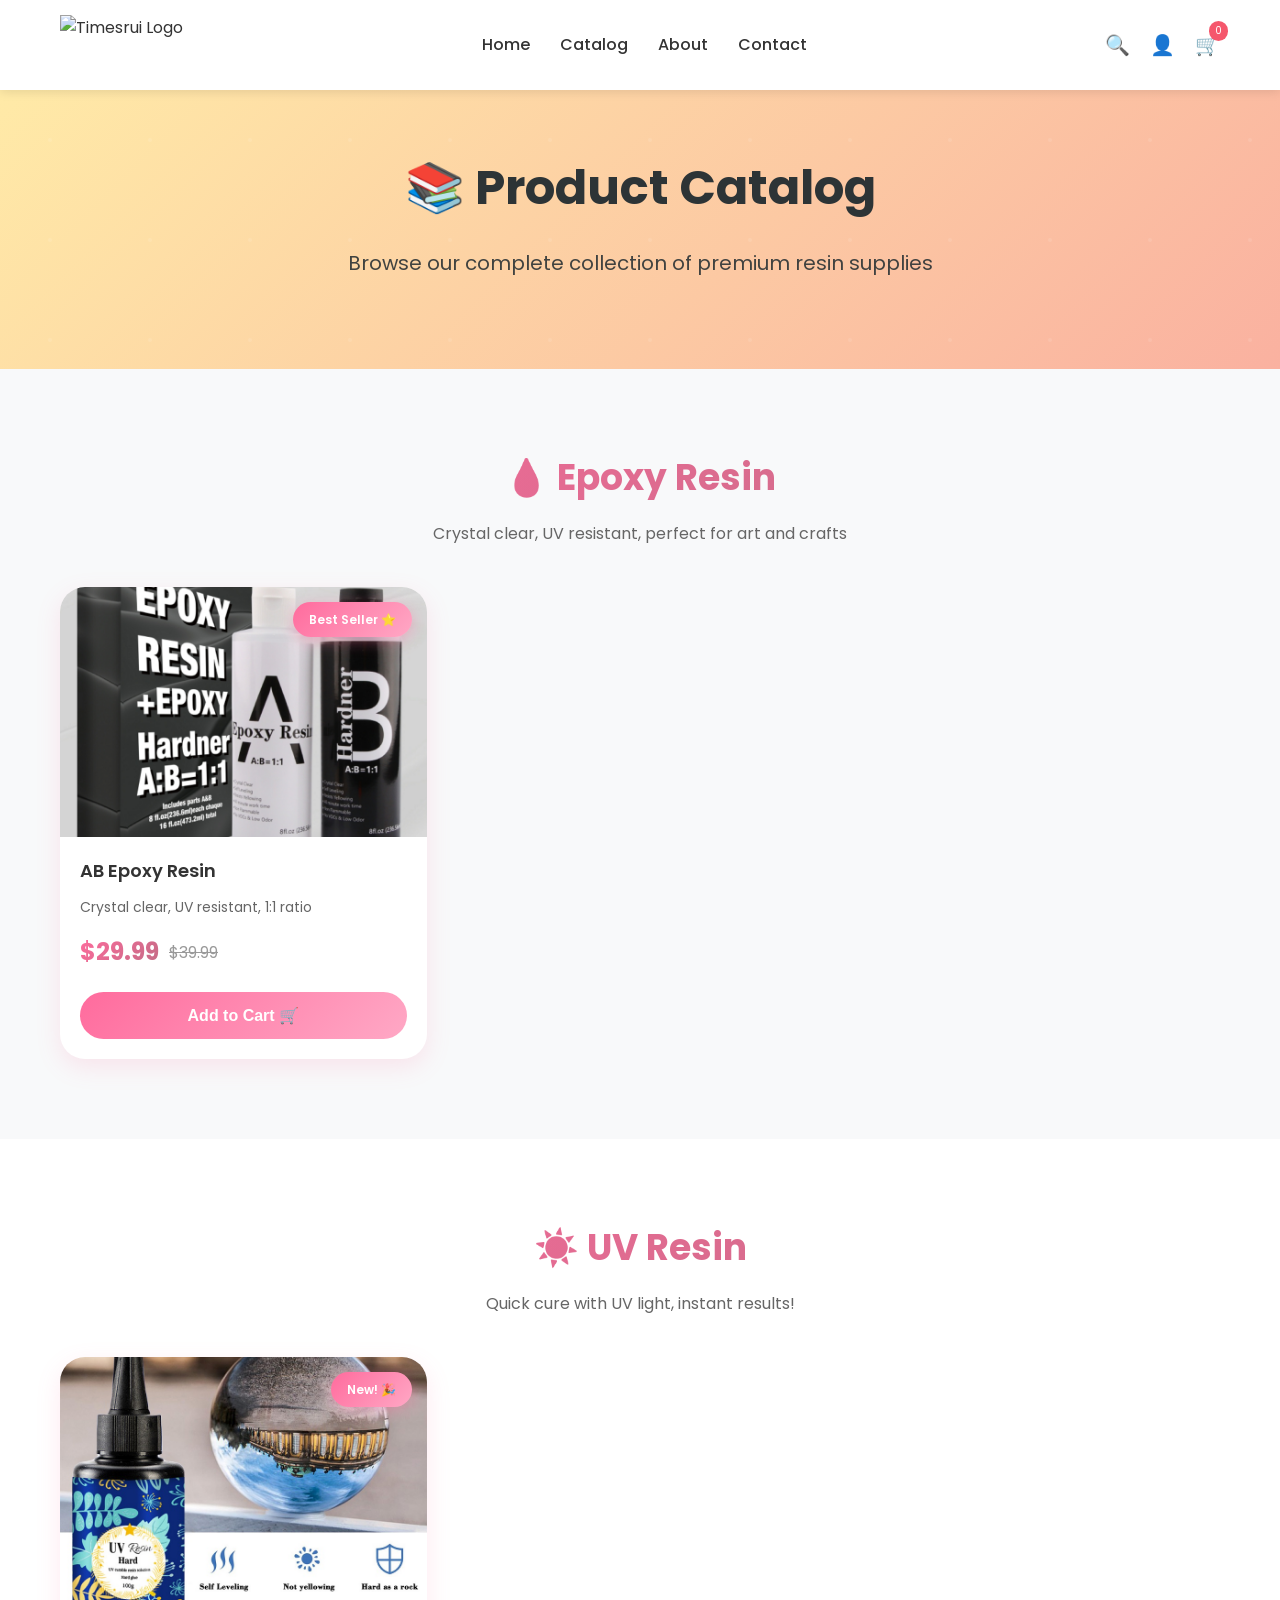
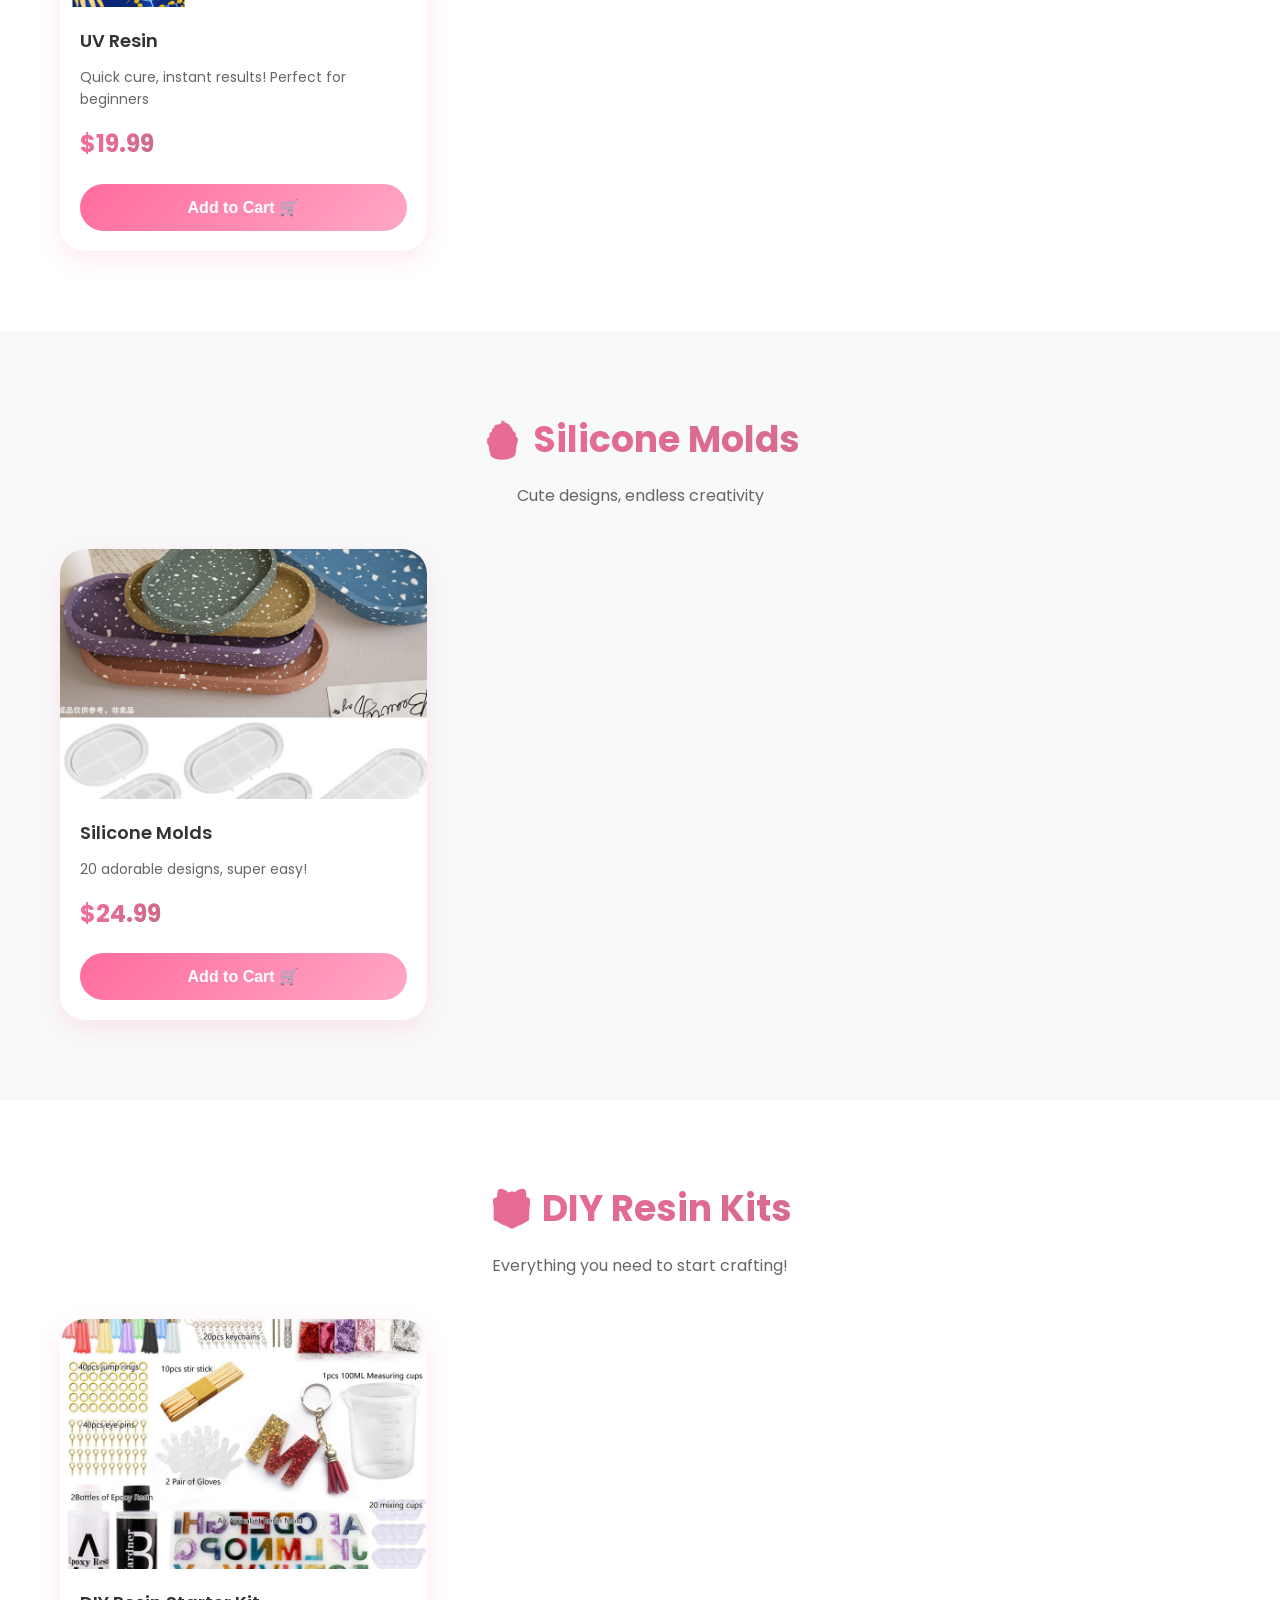
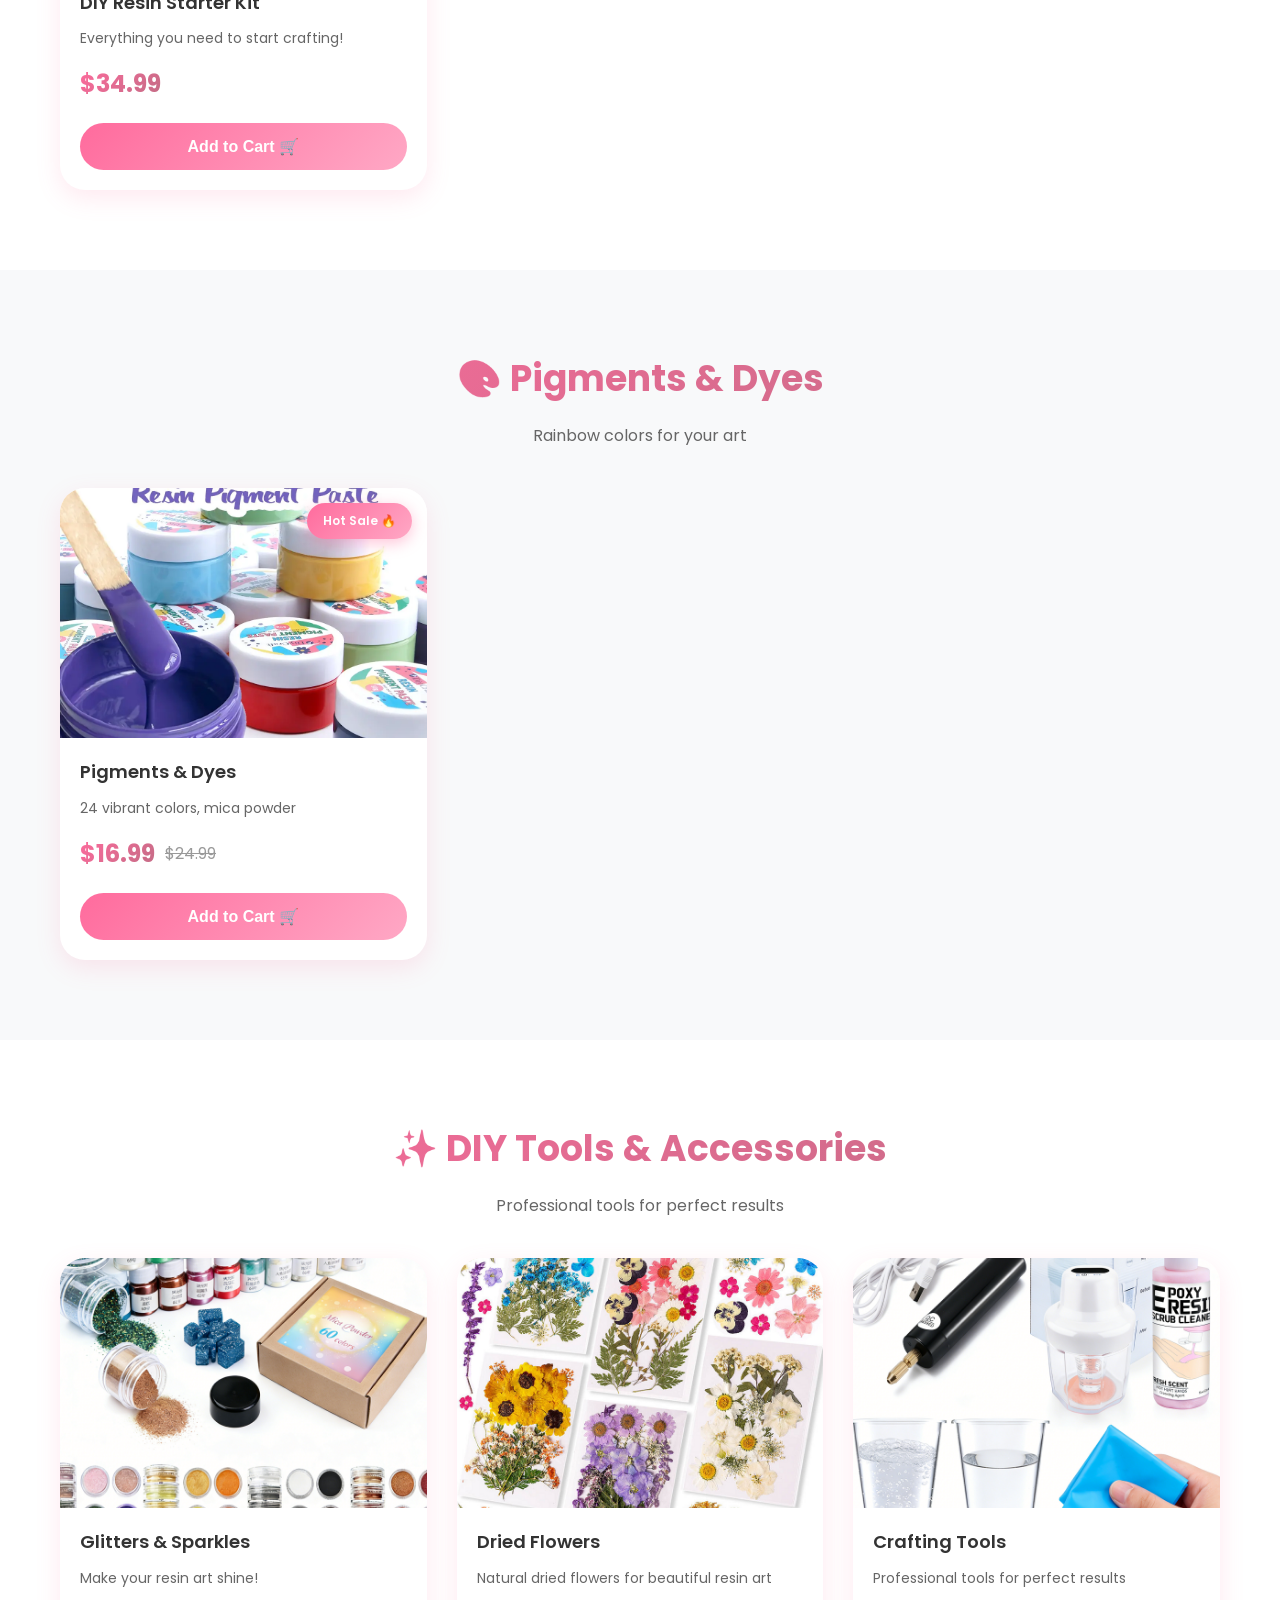
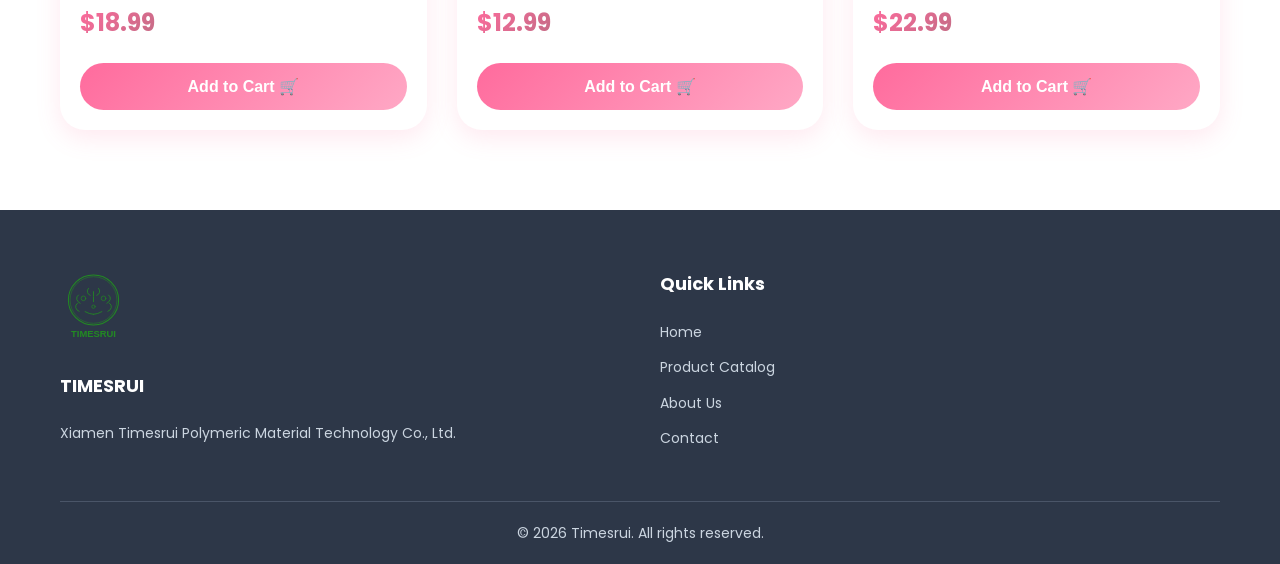
==== catalog.html @ ade3648c "Initial commit: Timesrui Resin Website with product catalog" ====
<!DOCTYPE html>
<html lang="en">
<head>
    <meta charset="UTF-8">
    <meta name="viewport" content="width=device-width, initial-scale=1.0">
    <title>Product Catalog - Timesrui Resin</title>
    <link rel="stylesheet" href="style.css">
    <link rel="preconnect" href="https://fonts.googleapis.com">
    <link rel="preconnect" href="https://fonts.gstatic.com" crossorigin>
    <link href="https://fonts.googleapis.com/css2?family=Poppins:wght@300;400;500;600;700&display=swap" rel="stylesheet">
</head>
<body>
    <!-- Navigation -->
    <nav class="navbar">
        <div class="container">
            <div class="nav-logo">
                <img src="logo-original.png" alt="Timesrui Logo" class="logo-img">
            </div>
            <ul class="nav-menu">
                <li><a href="index.html">Home</a></li>
                <li><a href="catalog.html">Catalog</a></li>
                <li><a href="index.html#about">About</a></li>
                <li><a href="index.html#contact">Contact</a></li>
            </ul>
            <div class="nav-icons">
                <span class="icon">🔍</span>
                <span class="icon">👤</span>
                <span class="icon">🛒 <span class="cart-count">0</span></span>
            </div>
        </div>
    </nav>

    <!-- Catalog Header -->
    <section class="hero" style="padding: 60px 20px;">
        <div class="hero-content">
            <h2 class="hero-title">📚 Product Catalog</h2>
            <p class="hero-subtitle">Browse our complete collection of premium resin supplies</p>
        </div>
    </section>

    <!-- Epoxy Resin Section -->
    <section id="epoxy-resin" class="products">
        <div class="container">
            <h2 class="section-title">💧 Epoxy Resin</h2>
            <p class="section-subtitle">Crystal clear, UV resistant, perfect for art and crafts</p>
            <div class="product-grid">
                <div class="product-card">
                    <div class="product-badge">Best Seller ⭐</div>
                    <div class="product-image">
                        <img src="images/AB Epoxy Resin.png" alt="AB Epoxy Resin">
                    </div>
                    <h3>AB Epoxy Resin</h3>
                    <p class="product-desc">Crystal clear, UV resistant, 1:1 ratio</p>
                    <div class="product-price">
                        <span class="price">$29.99</span>
                        <span class="original-price">$39.99</span>
                    </div>
                    <button class="btn btn-secondary">Add to Cart 🛒</button>
                </div>
            </div>
        </div>
    </section>

    <!-- UV Resin Section -->
    <section id="uv-resin" class="products" style="background: white;">
        <div class="container">
            <h2 class="section-title">☀️ UV Resin</h2>
            <p class="section-subtitle">Quick cure with UV light, instant results!</p>
            <div class="product-grid">
                <div class="product-card">
                    <div class="product-badge">New! 🎉</div>
                    <div class="product-image">
                        <img src="images/UV Resin.jpg" alt="UV Resin">
                    </div>
                    <h3>UV Resin</h3>
                    <p class="product-desc">Quick cure, instant results! Perfect for beginners</p>
                    <div class="product-price">
                        <span class="price">$19.99</span>
                    </div>
                    <button class="btn btn-secondary">Add to Cart 🛒</button>
                </div>
            </div>
        </div>
    </section>

    <!-- Silicone Molds Section -->
    <section id="silicone-molds" class="products">
        <div class="container">
            <h2 class="section-title">🧁 Silicone Molds</h2>
            <p class="section-subtitle">Cute designs, endless creativity</p>
            <div class="product-grid">
                <div class="product-card">
                    <div class="product-image">
                        <img src="images/Silicone Molds.png" alt="Silicone Molds">
                    </div>
                    <h3>Silicone Molds</h3>
                    <p class="product-desc">20 adorable designs, super easy!</p>
                    <div class="product-price">
                        <span class="price">$24.99</span>
                    </div>
                    <button class="btn btn-secondary">Add to Cart 🛒</button>
                </div>
            </div>
        </div>
    </section>

    <!-- DIY Kits Section -->
    <section id="diy-kits" class="products" style="background: white;">
        <div class="container">
            <h2 class="section-title">🎁 DIY Resin Kits</h2>
            <p class="section-subtitle">Everything you need to start crafting!</p>
            <div class="product-grid">
                <div class="product-card">
                    <div class="product-image">
                        <img src="images/DIY Resin Kits.png" alt="DIY Resin Kits">
                    </div>
                    <h3>DIY Resin Starter Kit</h3>
                    <p class="product-desc">Everything you need to start crafting!</p>
                    <div class="product-price">
                        <span class="price">$34.99</span>
                    </div>
                    <button class="btn btn-secondary">Add to Cart 🛒</button>
                </div>
            </div>
        </div>
    </section>

    <!-- Pigments Section -->
    <section id="pigments" class="products">
        <div class="container">
            <h2 class="section-title">🎨 Pigments & Dyes</h2>
            <p class="section-subtitle">Rainbow colors for your art</p>
            <div class="product-grid">
                <div class="product-card">
                    <div class="product-badge">Hot Sale 🔥</div>
                    <div class="product-image">
                        <img src="images/Pigments & Dyes.webp" alt="Pigments & Dyes">
                    </div>
                    <h3>Pigments & Dyes</h3>
                    <p class="product-desc">24 vibrant colors, mica powder</p>
                    <div class="product-price">
                        <span class="price">$16.99</span>
                        <span class="original-price">$24.99</span>
                    </div>
                    <button class="btn btn-secondary">Add to Cart 🛒</button>
                </div>
            </div>
        </div>
    </section>

    <!-- DIY Tools Section -->
    <section id="diy-tools" class="products" style="background: white;">
        <div class="container">
            <h2 class="section-title">✨ DIY Tools & Accessories</h2>
            <p class="section-subtitle">Professional tools for perfect results</p>
            <div class="product-grid">
                <div class="product-card">
                    <div class="product-image">
                        <img src="images/Glitters & Sparkles.png" alt="Glitters & Sparkles">
                    </div>
                    <h3>Glitters & Sparkles</h3>
                    <p class="product-desc">Make your resin art shine!</p>
                    <div class="product-price">
                        <span class="price">$18.99</span>
                    </div>
                    <button class="btn btn-secondary">Add to Cart 🛒</button>
                </div>
                <div class="product-card">
                    <div class="product-image">
                        <img src="images/Dried Flowers.png" alt="Dried Flowers">
                    </div>
                    <h3>Dried Flowers</h3>
                    <p class="product-desc">Natural dried flowers for beautiful resin art</p>
                    <div class="product-price">
                        <span class="price">$12.99</span>
                    </div>
                    <button class="btn btn-secondary">Add to Cart 🛒</button>
                </div>
                <div class="product-card">
                    <div class="product-image">
                        <img src="images/Crafting Tools.png" alt="Crafting Tools">
                    </div>
                    <h3>Crafting Tools</h3>
                    <p class="product-desc">Professional tools for perfect results</p>
                    <div class="product-price">
                        <span class="price">$22.99</span>
                    </div>
                    <button class="btn btn-secondary">Add to Cart 🛒</button>
                </div>
            </div>
        </div>
    </section>

    <!-- Footer -->
    <footer class="footer">
        <div class="container">
            <div class="footer-grid">
                <div class="footer-col">
                    <img src="logo.svg" alt="Timesrui Logo" style="height: 80px; margin-bottom: 15px;">
                    <h3>TIMESRUI</h3>
                    <p>Xiamen Timesrui Polymeric Material Technology Co., Ltd.</p>
                </div>
                <div class="footer-col">
                    <h4>Quick Links</h4>
                    <ul>
                        <li><a href="index.html">Home</a></li>
                        <li><a href="catalog.html">Product Catalog</a></li>
                        <li><a href="index.html#about">About Us</a></li>
                        <li><a href="index.html#contact">Contact</a></li>
                    </ul>
                </div>
            </div>
            <div class="footer-bottom">
                <p>&copy; 2026 Timesrui. All rights reserved.</p>
            </div>
        </div>
    </footer>

    <script src="script.js"></script>
</body>
</html>
---- style.css ----
/* Reset and Base Styles */
* {
    margin: 0;
    padding: 0;
    box-sizing: border-box;
}

body {
    font-family: 'Poppins', sans-serif;
    color: #333;
    line-height: 1.6;
    overflow-x: hidden;
}

.container {
    max-width: 1200px;
    margin: 0 auto;
    padding: 0 20px;
}

/* Announcement Bar */
.announcement-bar {
    background: linear-gradient(135deg, #ff6b9d 0%, #c06c84 100%);
    color: white;
    text-align: center;
    padding: 12px 20px;
    font-size: 14px;
    font-weight: 500;
}

/* Navigation */
.navbar {
    background: white;
    box-shadow: 0 2px 10px rgba(0,0,0,0.1);
    position: sticky;
    top: 0;
    z-index: 1000;
    padding: 15px 0;
}

.navbar .container {
    display: flex;
    justify-content: space-between;
    align-items: center;
}

.nav-logo {
    display: flex;
    align-items: center;
    gap: 15px;
}

.logo-img {
    height: 60px;
    width: auto;
}

.logo-text h1 {
    font-size: 24px;
    font-weight: 700;
    background: linear-gradient(135deg, #ff6b9d 0%, #c06c84 100%);
    -webkit-background-clip: text;
    -webkit-text-fill-color: transparent;
    background-clip: text;
    margin: 0;
    line-height: 1.2;
}

.logo-text .tagline {
    font-size: 10px;
    color: #666;
    margin: 0;
}

.nav-menu {
    display: flex;
    list-style: none;
    gap: 30px;
}

.nav-menu a {
    text-decoration: none;
    color: #333;
    font-weight: 500;
    transition: color 0.3s;
}

.nav-menu a:hover {
    color: #ff6b9d;
}

.nav-icons {
    display: flex;
    gap: 20px;
    font-size: 20px;
}

.nav-icons .icon {
    cursor: pointer;
    position: relative;
    transition: transform 0.3s;
}

.nav-icons .icon:hover {
    transform: scale(1.1);
}

.cart-count {
    position: absolute;
    top: -8px;
    right: -8px;
    background: #f5576c;
    color: white;
    font-size: 10px;
    padding: 2px 6px;
    border-radius: 10px;
}

/* Hero Section */
.hero {
    background: linear-gradient(135deg, #ffeaa7 0%, #fab1a0 100%);
    color: #2d3436;
    padding: 120px 20px;
    text-align: center;
    position: relative;
    overflow: hidden;
}

.hero::before {
    content: '';
    position: absolute;
    top: 0;
    left: 0;
    right: 0;
    bottom: 0;
    background: url('data:image/svg+xml,<svg width="100" height="100" xmlns="http://www.w3.org/2000/svg"><circle cx="50" cy="50" r="2" fill="white" opacity="0.1"/></svg>');
    animation: float 20s infinite linear;
}

@keyframes float {
    from { transform: translateY(0); }
    to { transform: translateY(-100px); }
}

.hero-content {
    position: relative;
    z-index: 1;
}

.hero-title {
    font-size: 48px;
    font-weight: 700;
    margin-bottom: 20px;
    animation: fadeInUp 0.8s;
}

.hero-subtitle {
    font-size: 20px;
    margin-bottom: 30px;
    opacity: 0.9;
    animation: fadeInUp 0.8s 0.2s backwards;
}

@keyframes fadeInUp {
    from {
        opacity: 0;
        transform: translateY(30px);
    }
    to {
        opacity: 1;
        transform: translateY(0);
    }
}

/* Buttons */
.btn {
    padding: 14px 32px;
    border: none;
    border-radius: 30px;
    font-weight: 600;
    cursor: pointer;
    transition: all 0.3s;
    font-size: 16px;
}

.btn-primary {
    background: linear-gradient(135deg, #ff6b9d 0%, #c06c84 100%);
    color: white;
    box-shadow: 0 4px 15px rgba(255, 107, 157, 0.4);
}

.btn-primary:hover {
    transform: translateY(-2px);
    box-shadow: 0 6px 20px rgba(0,0,0,0.3);
}

.btn-secondary {
    background: linear-gradient(135deg, #ff6b9d 0%, #ffa8c5 100%);
    color: white;
    border: none;
}

.btn-secondary:hover {
    background: linear-gradient(135deg, #c06c84 0%, #ff6b9d 100%);
    transform: translateY(-2px);
    box-shadow: 0 6px 20px rgba(255, 107, 157, 0.3);
}

/* Trust Badges */
.trust-badges {
    padding: 60px 20px;
    background: linear-gradient(135deg, #fff5f7 0%, #ffe8f0 100%);
}

.trust-badges .container {
    display: grid;
    grid-template-columns: repeat(auto-fit, minmax(250px, 1fr));
    gap: 30px;
}

.badge {
    text-align: center;
    padding: 20px;
}

.badge-icon {
    font-size: 48px;
    margin-bottom: 15px;
}

.badge h3 {
    font-size: 16px;
    font-weight: 600;
    margin-bottom: 10px;
    background: linear-gradient(135deg, #ff6b9d 0%, #c06c84 100%);
    -webkit-background-clip: text;
    -webkit-text-fill-color: transparent;
    background-clip: text;
}

.badge p {
    font-size: 14px;
    color: #666;
}

/* Section Titles */
.section-title {
    text-align: center;
    font-size: 36px;
    font-weight: 700;
    margin-bottom: 15px;
    background: linear-gradient(135deg, #ff6b9d 0%, #c06c84 100%);
    -webkit-background-clip: text;
    -webkit-text-fill-color: transparent;
    background-clip: text;
}

.section-subtitle {
    text-align: center;
    font-size: 16px;
    color: #666;
    margin-bottom: 40px;
}

/* Categories */
.categories {
    padding: 80px 20px;
}

.category-grid {
    display: grid;
    grid-template-columns: repeat(auto-fit, minmax(250px, 1fr));
    gap: 30px;
    margin-top: 40px;
}

.category-card {
    text-align: center;
    cursor: pointer;
    transition: transform 0.3s;
    text-decoration: none;
    color: inherit;
    display: block;
}

.category-card:hover {
    transform: translateY(-10px);
}

.category-image {
    width: 100%;
    height: 200px;
    border-radius: 25px;
    display: flex;
    align-items: center;
    justify-content: center;
    margin-bottom: 15px;
    box-shadow: 0 8px 25px rgba(255, 107, 157, 0.2);
    transition: all 0.3s;
}

.category-card:hover .category-image {
    box-shadow: 0 12px 35px rgba(255, 107, 157, 0.3);
    transform: scale(1.05);
}

.category-emoji {
    font-size: 64px;
}

.category-card h3 {
    font-size: 18px;
    font-weight: 600;
    margin-bottom: 5px;
}

.category-card p {
    font-size: 14px;
    color: #666;
}

/* Products */
.products {
    padding: 80px 20px;
    background: #f8f9fa;
}

.product-grid {
    display: grid;
    grid-template-columns: repeat(auto-fill, minmax(280px, 1fr));
    gap: 30px;
    margin-top: 40px;
}

.product-card {
    background: white;
    border-radius: 25px;
    overflow: hidden;
    box-shadow: 0 8px 25px rgba(255, 107, 157, 0.15);
    transition: transform 0.3s, box-shadow 0.3s;
    position: relative;
}

.product-card:hover {
    transform: translateY(-10px);
    box-shadow: 0 15px 40px rgba(255, 107, 157, 0.25);
}

.product-badge {
    position: absolute;
    top: 15px;
    right: 15px;
    background: linear-gradient(135deg, #ff6b9d 0%, #ffa8c5 100%);
    color: white;
    padding: 8px 16px;
    border-radius: 25px;
    font-size: 12px;
    font-weight: 600;
    z-index: 1;
    box-shadow: 0 4px 15px rgba(255, 107, 157, 0.4);
}

.product-image {
    width: 100%;
    height: 250px;
    display: flex;
    align-items: center;
    justify-content: center;
    font-size: 48px;
    overflow: hidden;
    background: #f8f8f8;
}

.product-image img {
    width: 100%;
    height: 100%;
    object-fit: cover;
    transition: transform 0.3s ease;
}

.product-card:hover .product-image img {
    transform: scale(1.05);
}

.product-card h3 {
    padding: 20px 20px 10px;
    font-size: 18px;
    font-weight: 600;
}

.product-desc {
    padding: 0 20px;
    font-size: 14px;
    color: #666;
    margin-bottom: 15px;
}

.product-price {
    padding: 0 20px 20px;
    display: flex;
    align-items: center;
    gap: 10px;
}

.price {
    font-size: 24px;
    font-weight: 700;
    background: linear-gradient(135deg, #ff6b9d 0%, #c06c84 100%);
    -webkit-background-clip: text;
    -webkit-text-fill-color: transparent;
    background-clip: text;
}

.original-price {
    font-size: 16px;
    color: #999;
    text-decoration: line-through;
}

.product-card .btn {
    width: calc(100% - 40px);
    margin: 0 20px 20px;
}

/* Instagram */
.instagram {
    padding: 80px 20px;
}

.instagram-grid {
    display: grid;
    grid-template-columns: repeat(auto-fit, minmax(200px, 1fr));
    gap: 15px;
    margin-top: 40px;
}

.instagram-card {
    height: 200px;
    border-radius: 25px;
    position: relative;
    overflow: hidden;
    cursor: pointer;
    transition: transform 0.3s, box-shadow 0.3s;
    box-shadow: 0 8px 25px rgba(255, 107, 157, 0.15);
}

.instagram-card:hover {
    transform: scale(1.05);
    box-shadow: 0 12px 35px rgba(255, 107, 157, 0.25);
}

.instagram-overlay {
    position: absolute;
    top: 0;
    left: 0;
    right: 0;
    bottom: 0;
    background: rgba(0,0,0,0.3);
    display: flex;
    align-items: center;
    justify-content: center;
    opacity: 0;
    transition: opacity 0.3s;
}

.instagram-card:hover .instagram-overlay {
    opacity: 1;
}

.instagram-icon {
    color: white;
    font-size: 18px;
    font-weight: 600;
}

/* Newsletter */
.newsletter {
    background: linear-gradient(135deg, #ff6b9d 0%, #ffa8c5 100%);
    color: white;
    padding: 60px 20px;
    text-align: center;
}

.newsletter h2 {
    font-size: 32px;
    margin-bottom: 10px;
}

.newsletter p {
    font-size: 16px;
    margin-bottom: 30px;
    opacity: 0.9;
}

.newsletter-form {
    display: flex;
    max-width: 500px;
    margin: 0 auto;
    gap: 10px;
}

.newsletter-form input {
    flex: 1;
    padding: 14px 20px;
    border: none;
    border-radius: 30px;
    font-size: 16px;
}

.newsletter-form .btn {
    white-space: nowrap;
}

/* Footer */
.footer {
    background: #2d3748;
    color: white;
    padding: 60px 20px 20px;
}

.footer-grid {
    display: grid;
    grid-template-columns: repeat(auto-fit, minmax(200px, 1fr));
    gap: 40px;
    margin-bottom: 40px;
}

.footer-col h3, .footer-col h4 {
    margin-bottom: 20px;
    font-size: 18px;
}

.footer-col p {
    font-size: 14px;
    line-height: 1.8;
    color: #cbd5e0;
}

.footer-col ul {
    list-style: none;
}

.footer-col ul li {
    margin-bottom: 10px;
}

.footer-col ul li a {
    color: #cbd5e0;
    text-decoration: none;
    font-size: 14px;
    transition: color 0.3s;
}

.footer-col ul li a:hover {
    color: white;
}

.social-icons {
    display: flex;
    gap: 15px;
    margin-top: 20px;
    font-size: 24px;
}

.social-icons span {
    cursor: pointer;
    transition: transform 0.3s;
}

.social-icons span:hover {
    transform: scale(1.2);
}

.footer-bottom {
    border-top: 1px solid #4a5568;
    padding-top: 20px;
    text-align: center;
    color: #cbd5e0;
    font-size: 14px;
}

/* Responsive */
@media (max-width: 768px) {
    .nav-menu {
        display: none;
    }
    
    .hero-title {
        font-size: 32px;
    }
    
    .hero-subtitle {
        font-size: 16px;
    }
    
    .section-title {
        font-size: 28px;
    }
    
    .newsletter-form {
        flex-direction: column;
    }
}
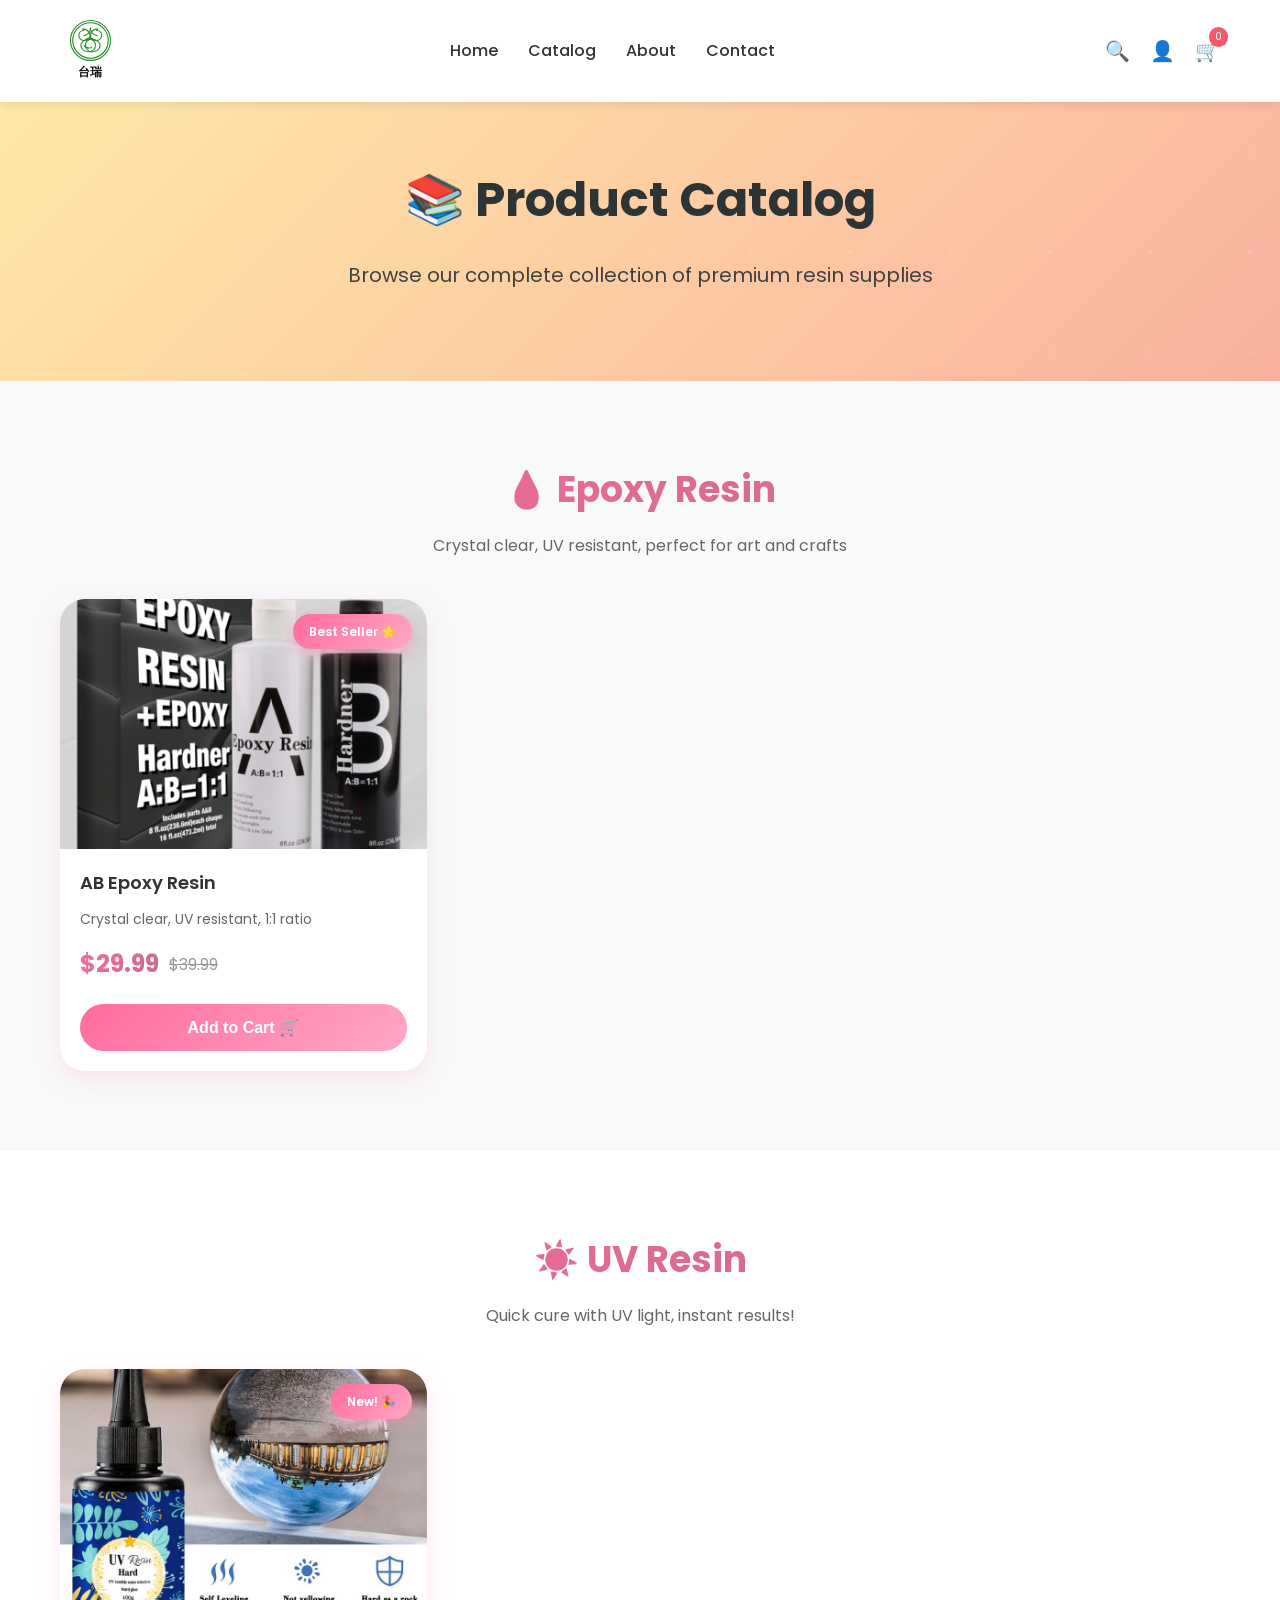
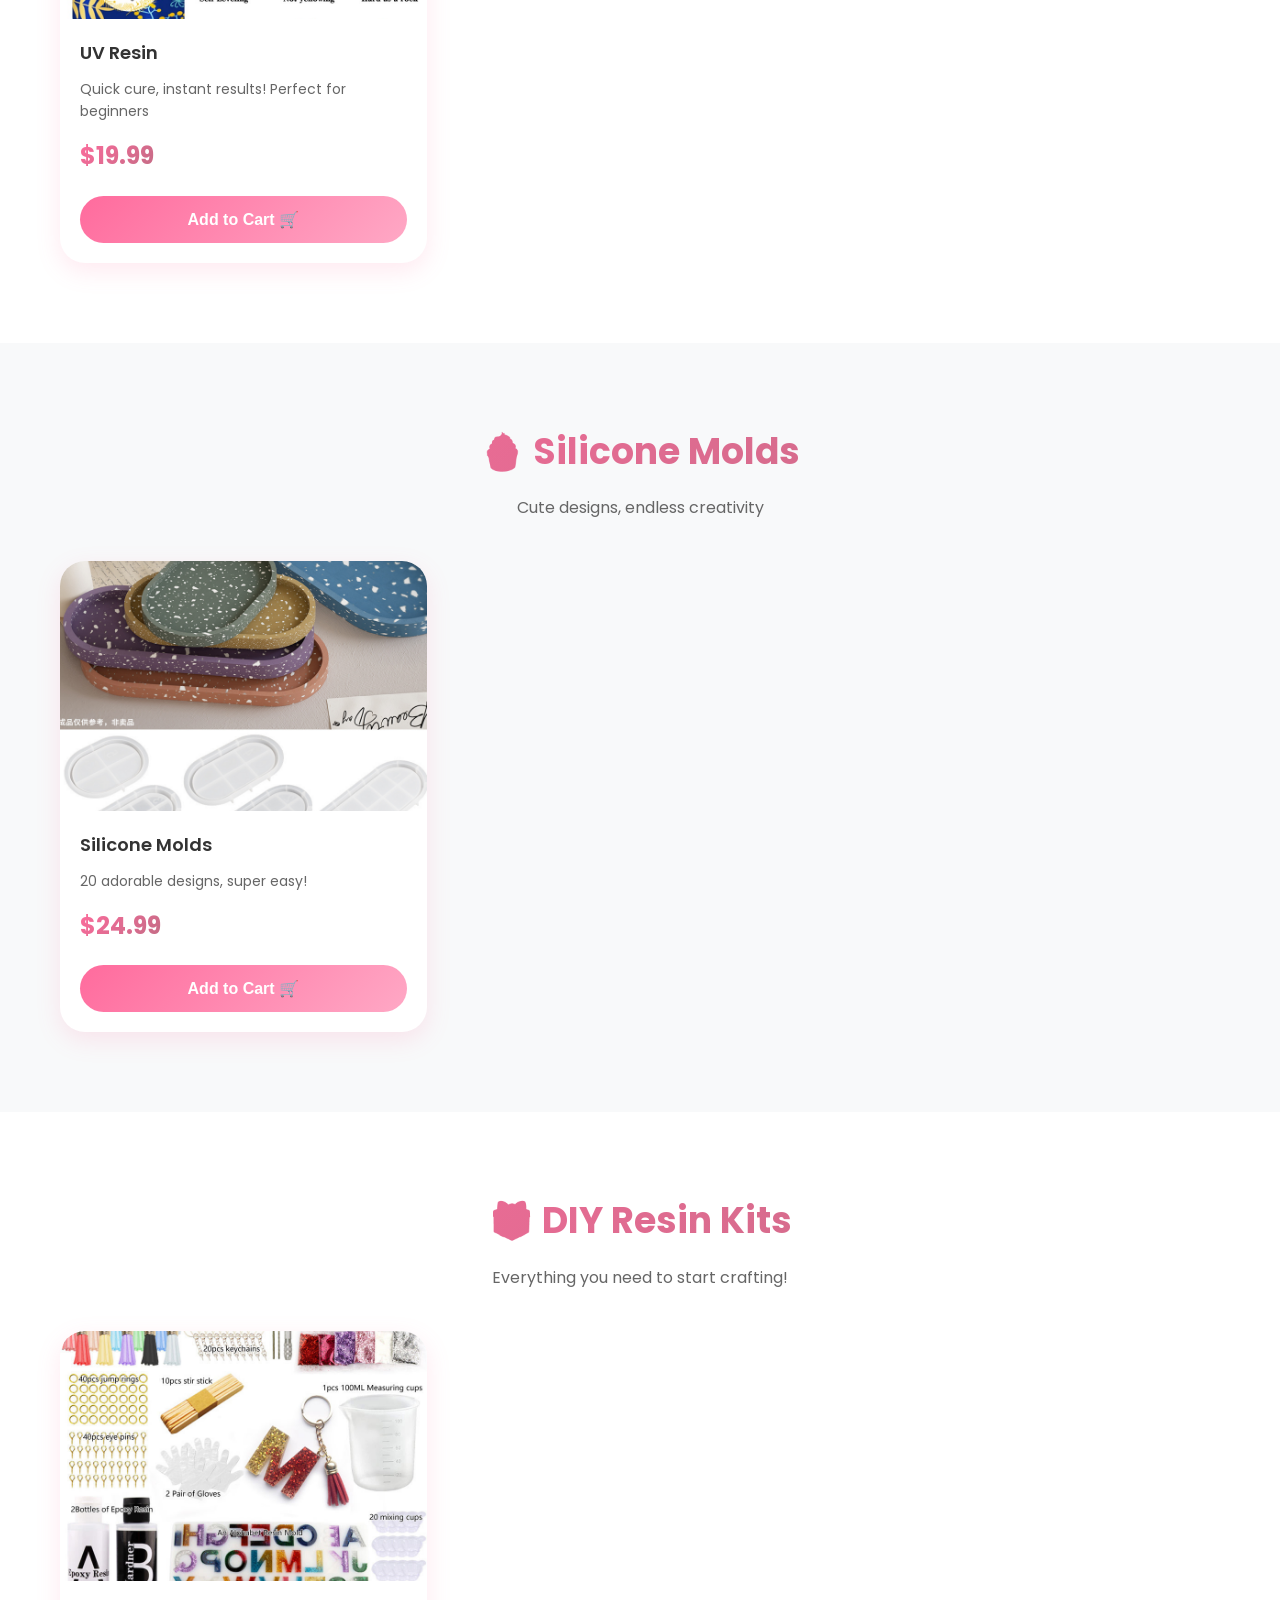
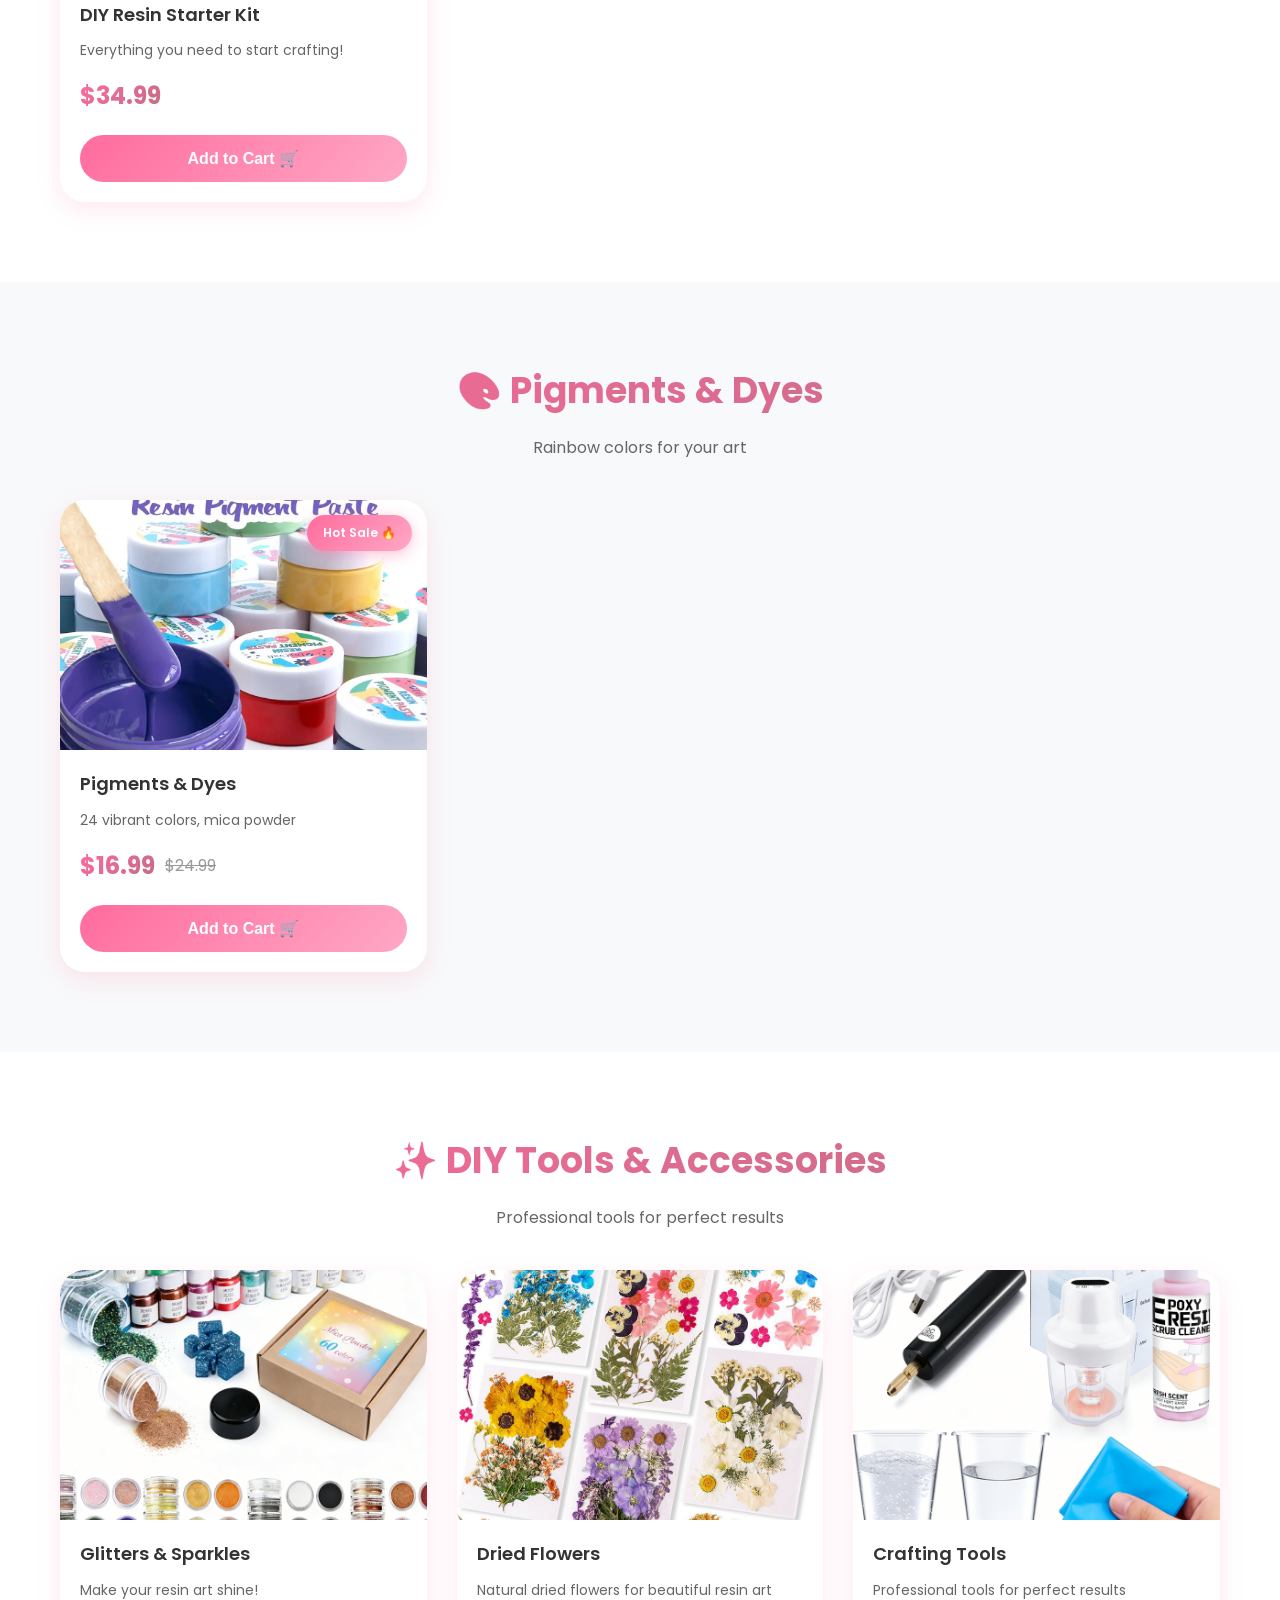
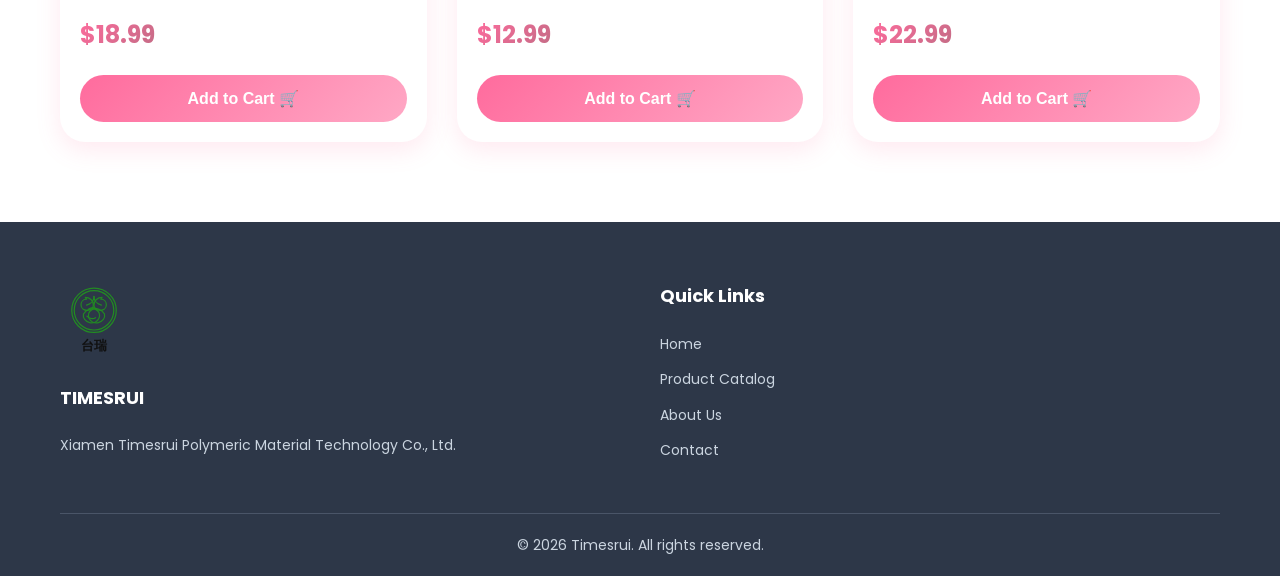
==== commit 8a79be32: "feat: 可视化编辑器完整版 - 支持产品增删改查/图片上传/上下排序/主题色/自动同步" ====
--- a/catalog.html
+++ b/catalog.html
@@ -14,7 +14,7 @@
     <nav class="navbar">
         <div class="container">
             <div class="nav-logo">
-                <img src="logo-original.png" alt="Timesrui Logo" class="logo-img">
+                <img src="logo.svg" alt="Timesrui Logo" class="logo-img">
             </div>
             <ul class="nav-menu">
                 <li><a href="index.html">Home</a></li>
@@ -216,6 +216,9 @@
         </div>
     </footer>
 
+    <script>
+        window.__timesruiPage = 'catalog';
+    </script>
     <script src="script.js"></script>
 </body>
 </html>
--- a/style.css
+++ b/style.css
@@ -51,8 +51,9 @@
 }
 
 .logo-img {
-    height: 60px;
+    height: 72px;
     width: auto;
+    display: block;
 }
 
 .logo-text h1 {
@@ -87,6 +88,18 @@
 
 .nav-menu a:hover {
     color: #ff6b9d;
+}
+
+.nav-menu a[href*="editor.html"] {
+    padding: 8px 14px;
+    border-radius: 999px;
+    background: linear-gradient(135deg, #ff6b9d 0%, #c06c84 100%);
+    color: white;
+}
+
+.nav-menu a[href*="editor.html"]:hover {
+    color: white;
+    transform: translateY(-1px);
 }
 
 .nav-icons {
